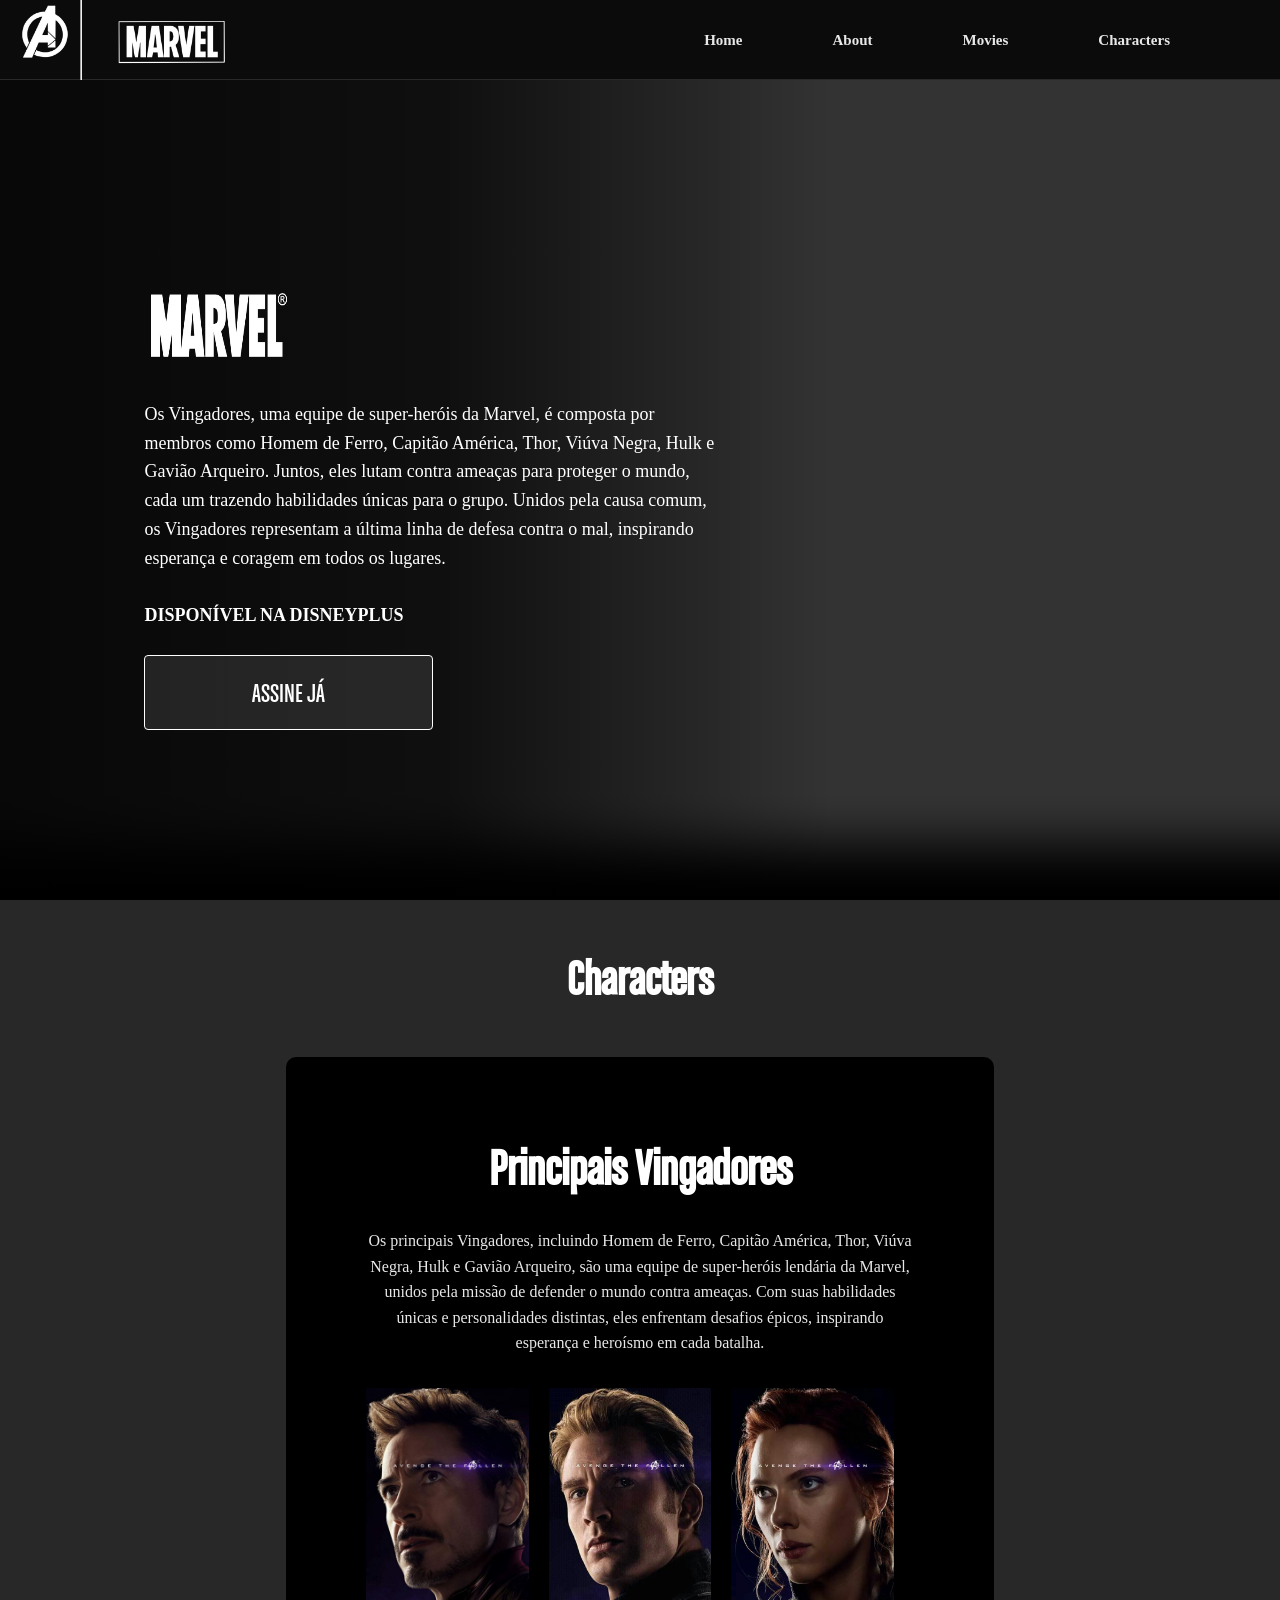
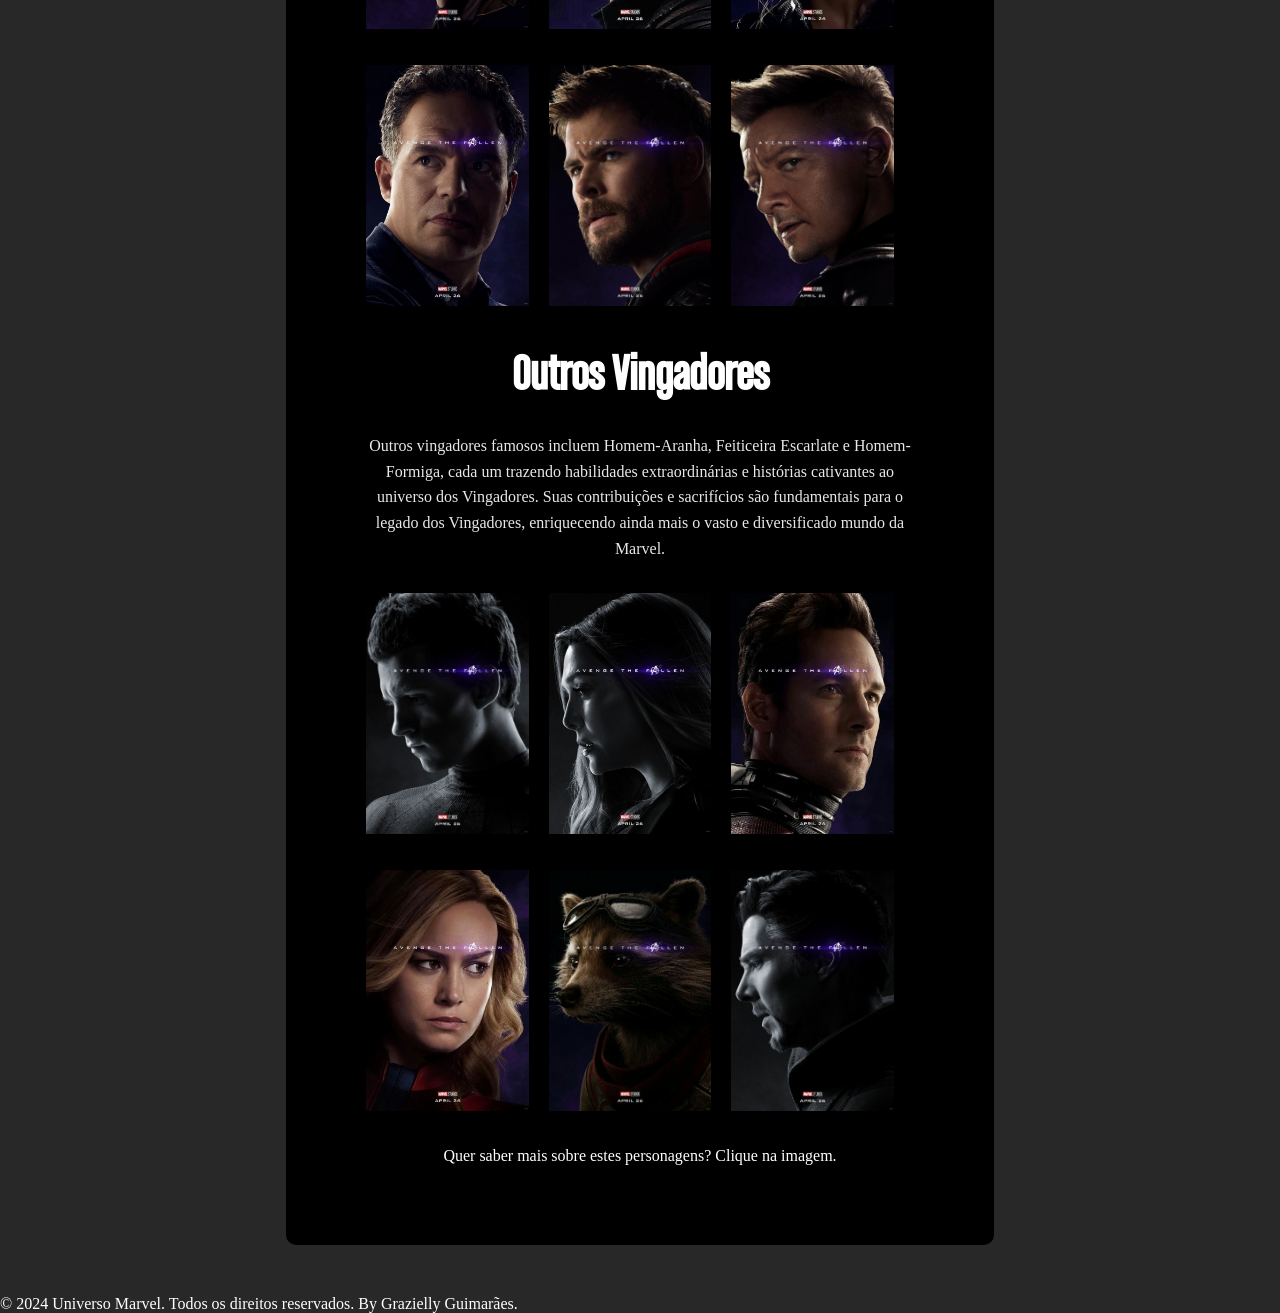
==== characters.html @ 5522061f "Projeto inicial: site Marvel" ====
<!DOCTYPE html>
<html lang="pt-BR">
<head>
    <meta charset="UTF-8">
    <meta name="viewport" content="width=device-width, initial-scale=1.0"/>
    <title>Avengers - Marvel Studios</title>
    <link rel="shortcut icon" href="src/imagens/favicon_io/favicon.ico" type="image/x-icon"
    />
    <link href="https://fonts.cdnfonts.com/css/chalet" rel="stylesheet" />

    <link rel="stylesheet" href="./src/css/reset.css">
    <link rel="stylesheet" href="./src/css/estilos.css">
    <link rel="stylesheet" href="./src/css/fontes.css">
    <link rel="stylesheet" href="./src/css/responsivo.css">
    <link rel="stylesheet" href="./src/formulario/index.html">
    <style> #logo {   
        position: absolute; 
        margin-top: 2.5%; 
        left: 10px;
        }
    </style>
</head>
<body>
    <header class="cabecalho">
        <div class="logo">
            <img src="./src/imagens/transferir__32_-removebg-preview.png" alt="Logo Avengers" height="70" width="70" id="logo">
            <hr>
            <img src="./src/imagens/transferir__33_-removebg-preview.png" alt="Logo Marvel" height="150" width="150">
        </div>
        <nav>
            <ul class="menu">
                <li>
                    <a href="#home">Home</a>
                </li>
                <li>
                    <a href="./about.html">About</a>
                </li>
                <li>
                    <a href="./movies.html">Movies</a>
                </li>
                <li>
                    <a href="#characters">Characters</a>
                </li>
            </ul>
        </nav>
    </header>
    <main class="home" id="home">
        <video controls autoplay loop muted class="imagem-fundo" alt="Abertura">
            <source src="./src/videos/abertura marvel.mp4" type="video/mp4">
        </video>
                
        
        <div class="informacoes">
            
            <h1 class="titulo"></h1>
            <img src="./src/imagens/Marvel_Logo-removebg-preview.png" alt="Marvel" width="200"  height="100">
            <p class="texto">
                Os Vingadores, uma equipe de super-heróis da Marvel, é composta por membros como Homem de Ferro, Capitão América, Thor, Viúva Negra, Hulk e Gavião Arqueiro. Juntos, eles lutam contra ameaças para proteger o mundo, cada um trazendo habilidades únicas para o grupo. Unidos pela causa comum, os Vingadores representam a última linha de defesa contra o mal, inspirando esperança e coragem em todos os lugares. 
                <br> <br>
                <strong> DISPONÍVEL NA DISNEYPLUS</strong>
            </p>
            <a class="btn-comprar" href="https://www.disneyplus.com/pt-pt/brand/marvel" target="_blank">Assine já</a>
        </div>
    </main>
    <section class="compre-ja" id="Comprar">
        <h2 class="titulo">Characters</h2>


        <div class="cartao">
            

            <div class="informacoes">
                <h3>Principais Vingadores</h3>
                <p>Os principais Vingadores, incluindo Homem de Ferro, Capitão América, Thor, Viúva Negra, Hulk e Gavião Arqueiro, são uma equipe de super-heróis lendária da Marvel, unidos pela missão de defender o mundo contra ameaças. Com suas habilidades únicas e personalidades distintas, eles enfrentam desafios épicos, inspirando esperança e heroísmo em cada batalha.</p>
                    
            </div>
        <div class="movie-list">
            <div class="movie-container">
                <a href="https://marvel.fandom.com/pt-br/wiki/Anthony_Stark_(Terra-616)" target="_blank">
                <img class="movie-image" src="./src/imagens/Homem de Ferro.jpg" alt="Homem de Ferro"></a> 
                <div class="movie-synopsis">
                    <p><strong>Homem de Ferro / Anthony Stark:</strong> Benfeitor e líder dos Vingadores.</p>
                </div>
            </div>
            <div class="movie-container">
                <a href="https://marvel.fandom.com/pt-br/wiki/Steven_Rogers_(Terra-616)" target="_blank">
                <img class="movie-image" src="./src/imagens/Rogers.jpg" alt="Capitão América"></a> 
                <div class="movie-synopsis">
                    <p><strong>Capitão América / Steve Rogers</strong>: Super-Soldado, Líder dos Vingadores.
                    </p>
                </div>
            </div>
            <div class="movie-container">
                <a href="https://marvel.fandom.com/pt-br/wiki/Natalia_Romanova_(Terra-616)" target="_blank">
                <img class="movie-image" src="./src/imagens/Natasha.jpg" alt="Viúva Negra"></a> 
                <div class="movie-synopsis">
                    <p><strong>Viúva Negra / Natasha Romanoff:</strong> Líder dos Vingadores e Agente da S.H.I.E.L.D.
                    </p>
                </div>
            </div>
        </div>
        <div class="movie-list">
            <div class="movie-container">
                <a href="https://marvel.fandom.com/pt-br/wiki/Bruce_Banner_(Terra-616)" target="_blank">
                <img class="movie-image" src="./src/imagens/Bruce.jpg" alt="Hulk"></a> 
                <div class="movie-synopsis">
                    <p><strong>Hulk / Bruce Banner:</strong> Líder dos Vingadores e Agente da S.H.I.E.L.D.
                    </p>
            </div>
        </div>
        <div class="movie-container">
                <a href="https://marvel.fandom.com/pt-br/wiki/Thor_Odinson_(Terra-616)" target="_blank">
                <img class="movie-image" src="./src/imagens/Thor Odinson.jpg" alt="Thor"></a> 
                <div class="movie-synopsis">
                    <p><strong>deus do trovão / Thor Odinson:</strong> Deus Asgardiano do Trovão.
                    </p>
                </div>
        </div>
        <div class="movie-container">
            <a href="https://marvel.fandom.com/pt-br/wiki/Clinton_Barton_(Terra-616)" target="_blank">
            <img class="movie-image" src="./src/imagens/Clint.jpg" alt="Gavião Arqueiro"></a> 
            <div class="movie-synopsis">
                <p><strong>Gavião Arqueiro / Clinton Barton:</strong>  ex-agente da S.H.I.E.L.D. e tutor de arco e flecha.
                </p>
            </div>
        </div>
        
        </div>
        <div class="informacoes">
            <h3>Outros Vingadores</h3>
            <p>Outros vingadores famosos incluem Homem-Aranha, Feiticeira Escarlate e Homem-Formiga, cada um trazendo habilidades extraordinárias e histórias cativantes ao universo dos Vingadores. Suas contribuições e sacrifícios são fundamentais para o legado dos Vingadores, enriquecendo ainda mais o vasto e diversificado mundo da Marvel.</p>
                
        </div>
        <div class="movie-list">
            <div class="movie-container">
                <a href="https://marvel.fandom.com/pt-br/wiki/Peter_Parker_(Terra-616)" target="_blank">
                <img class="movie-image" src="./src/imagens/Peter.jpg" alt="Homem-Aranha"></a> 
                <div class="movie-synopsis">
                    <p><strong>Homem-Aranha / Peter Parker:</strong>  Vingador, Estagiário das Indústrias Stark e Justiceiro.
                    </p>
            </div>
        </div>
        <div class="movie-container">
                <a href="https://marvel.fandom.com/pt-br/wiki/Wanda_Maximoff_(Terra-616)" target="_blank">
                <img class="movie-image" src="./src/imagens/Wanda.jpg" alt="Feiticeira Escarlate"></a> 
                <div class="movie-synopsis">
                    <p><strong>Feiticeira Escarlate / Wanda Maximoff:</strong> Bruxa  e Dominadora da Magia do Caos.
                    </p>
                </div>
        </div>
        <div class="movie-container">
            <a href="https://marvel.fandom.com/pt-br/wiki/Scott_Lang_(Terra-616)" target="_blank">
            <img class="movie-image" src="./src/imagens/ant-man.jpg" alt="Homem-Formiga"></a> 
            <div class="movie-synopsis">
                <p><strong>Homem-Formiga / Scott Lang:</strong> Engenheiro eletrônico, Dono da EletroLang Inc., ex-ladrão.
                </p>
            </div>
        </div>
    </div>
        <div class="movie-list">
            <div class="movie-container">
                <a href="https://marvel.fandom.com/pt-br/wiki/Carol_Danvers_(Terra-616)" target="_blank">
                <img class="movie-image" src="./src/imagens/Capitã.jpg" alt="Capitã Marvel"></a> 
                <div class="movie-synopsis">
                    <p><strong>Capitã Marvel / Carol Danvers:</strong> Agente da S.H.I.E.L.D., Agente de Inteligência e Capitã da Força Aérea dos EUA.
                    </p>
            </div>
        </div>
        <div class="movie-container">
                <a href="https://marvel.fandom.com/wiki/Rocket_Raccoon_(Earth-616)" target="_blank">
                <img class="movie-image" src="./src/imagens/Rocket.jpg" alt="Rocket"></a> 
                <div class="movie-synopsis">
                    <p><strong>Guardião da Galáxia / Rocket Raccoon:</strong> Ex-criminoso e Guardião da Galáxia.
                    </p>
                </div>
        </div>
        <div class="movie-container">
            <a href="https://marvel.fandom.com/pt-br/wiki/Stephen_Strange_(Terra-616)" target="_blank">
            <img class="movie-image" src="./src/imagens/Stephen Strange.jpg" alt="Doutor Estranho"></a> 
            <div class="movie-synopsis">
                <p><strong>Doutor Estranho / Stephen Strange:</strong> Feiticeiro Supremo e	Neurocirurgião.
                </p>
            </div>
        </div>
        </div>
            <p>Quer saber mais sobre estes personagens? Clique na imagem.</p>  
        </section>
        <script src="./src/js/script.js"></script>
        <footer>
            <p>&copy; 2024 Universo Marvel. Todos os direitos reservados. By Grazielly  Guimarães.</p>
        </footer>
    </body>
</html>
---- src/css/estilos.css ----
body{
    background-color: #282828;
    color: #fff; 
}

video {
    width: 100%;
    height: auto;
}

#logo {
    position: absolute;
    margin-top: 2.5%;
    left: 10px;
}

.container {
    display: flex;
    flex-direction: column; 
}
  
.cabecalho{
    height: 80px;
    background-color: #0b0b0b;
    display: flex;
    justify-content: space-between;
    align-items: center;
    padding: 0 80px;
    border-bottom: 1px solid #282828;
}

.cabecalho .logo{
    display: flex;
    gap: 15px;
}

.cabecalho .menu{
    display: flex;
    gap: 30px;
}

.cabecalho .menu li a{
    padding: 30px;
    color: #e8e8e8;
    font-weight: bolder;
    font-size: 15px;
    font-family: "Chalet";
}

.cabecalho .menu li a:hover{
    border-bottom: 2px solid #fff;
}

.home{
    display: flex;
    position: relative;
    min-height: calc(100vh - 80px);
}

.video-container {
    position: relative;
}

.video-text {
    position: absolute;
    top: 50%;
    left: 50%;
    transform: translate(-50%, -50%);
    font-size: 24px;
    color: white;
    text-shadow: 2px 2px 4px rgba(0, 0, 0, 0.5);
}


.home::after{
    content: '';
    position: absolute;
    height: 100%;
    width: 100%;
    background: linear-gradient(90deg, rgba(0, 0, 0, .85), rgba(0, 0, 0, .7) 35%, transparent 65%);
}

.home .imagem-fundo{
    width: 100%;
    object-fit: cover;
}

.home .informacoes{
    position: absolute;
    top: 50%;
    left: 28%;
    transform: translate(-50%, -50%);
    text-align: left;
    color: #fff;
    z-index: 1;
    min-height: calc(100vh - 80px);
    display: flex;
    flex-direction: column;
    justify-content: center;
    gap: 25px;
    padding: 20px 20px 20px 170px;
    max-width: 1000px;
    width: 60%;
}

.home .informacoes img{
    max-width: 150px;
}

.home .informacoes .lista-de-jogos{
    display: flex;
    gap: 32px;
}

.home .informacoes .titulo{
    font-family: 'ChaletComprime';
    font-size: 55px;
}

.home .informacoes .texto{
    font-family: 'Chalet';
    font-size: 18px;
    line-height: 1.6;
}

.about {
    display: flex;
    position: relative;
    min-height: calc(100vh - 80px);
}

.about::after{
    content: '';
    position: absolute;
    height: 100%;
    width: 100%;
    background: linear-gradient(90deg, rgba(0, 0, 0, .85), rgba(0, 0, 0, .7) 35%, transparent 65%);
}

.about .imagem-fundo{
    width: 100%;
    object-fit: cover;
}

.about .informacoes{
    position: absolute;
    z-index: 1;
    min-height: calc(100vh - 80px);
    display: flex;
    flex-direction: column;
    justify-content: center;
    gap: 32px;
    padding: 80px 80px 80px 170px;
    max-width: 780px;
}

.about .informacoes img{
    max-width: 150px;
}

.about .informacoes .lista-de-jogos{
    display: flex;
    gap: 32px;
}

.about .informacoes .titulo{
    font-family: 'ChaletComprime';
    font-size: 55px;
}

.about .informacoes .texto{
    font-family: 'Chalet';
    font-size: 18px;
    line-height: 1.6;
}

.movies {
    display: flex;
    position: relative;
    min-height: calc(100vh - 80px);
}

.movies::after{
    content: '';
    position: absolute;
    height: 100%;
    width: 100%;
    background: linear-gradient(90deg, rgba(0, 0, 0, .85), rgba(0, 0, 0, .7) 35%, transparent 65%);
}

.movies .imagem-fundo{
    width: 100%;
    object-fit: cover;
}

.movies .informacoes{
    position: absolute;
    z-index: 1;
    min-height: calc(100vh - 80px);
    display: flex;
    flex-direction: column;
    justify-content: center;
    gap: 32px;
    padding: 80px 80px 80px 170px;
    max-width: 780px;
}

.movies .informacoes img{
    max-width: 150px;
}

.movies .informacoes .lista-de-jogos{
    display: flex;
    gap: 32px;
}

.movies .informacoes .titulo{
    font-family: 'ChaletComprime';
    font-size: 55px;
}

.movies .informacoes .texto{
    font-family: 'Chalet';
    font-size: 18px;
    line-height: 1.6;
}

.movie-list {
    display: flex;
    justify-content: center;
}

.movie-container {
    position: relative;
    width: 100%;            
    overflow: hidden;
    margin-right: 20px;
}


.movie-image {
    width: 100%;
    height: auto;
    transition: transform 0.3s ease;
}


.movie-synopsis {
    position: absolute;
    bottom: 0;
    left: 0;
    width: 100%;
    background-color: rgba(0, 0, 0, 0.8);
    color: #fff;
    padding: 10px;
    opacity: 0;
    transform: translateY(100%);
    transition: opacity 0.3s ease, transform 0.3s ease;
}


.movie-container:hover .movie-image {
    transform: scale(1.1);         
}

.movie-container:hover .movie-synopsis {
    opacity: 1;
    transform: translateY(0);
}



.btn-comprar, .btn-plataforma{
    background-color: rgba(255, 255, 255, .1);
    border: 0.5px solid #fff;
    border-radius: 4px;
    font-family: 'ChaletComprime';
    font-size: 28px;
    text-align: center;
    padding: 20px 40px;
    text-transform: uppercase;
    width: 50%;
    transition: all .3s ease-in;
}

.btn-plataforma{
    color: #fff;
    width: 100%;
    cursor: pointer;
}

.btn-comprar:hover{
    background-color: #fff;
    color: #000;
}

.compre-ja .capa-do-jogo{
    width: 250px;
}

.compre-ja{
    display: flex;
    flex-direction: column;
    text-align: center;
    padding: 50px;
    align-items: center;
}

.compre-ja .titulo{
    font-family: 'ChaletComprime';
    font-size: 50px;
    font-weight: 700;
    margin-bottom: 50px;
}

.compre-ja  .cartao{
    display: flex;
    flex-direction: column;
    align-items: center;
    background-color: #000;
    width: 60%;
    border-radius: 10px;
    padding: 80px;
    gap: 32px;
}

.compre-ja .informacoes{
    display: flex;
    flex-direction: column;
    gap: 30px;
}

.compre-ja .informacoes h3{
    font-family: 'ChaletComprime';
    font-size: 52px;
    font-weight: 700;
}

.compre-ja .informacoes p{
    color: #e8e8e8;
    font-family: 'Chalet';
    font-size: 16px;
    line-height: 1.6;
}

.compre-ja .informacoes .plataformas{
    display: flex;
    flex-wrap: wrap;
    gap: 32px;
    justify-content: center;
}

.compre-ja .btn-plataforma .plataformas{
    margin-top: 10px;
    display: flex;
    flex-direction: column;
    gap: 20px;
    transition: all .3s ease-in;
    display: none;
    opacity: 0;
}

.compre-ja .btn-plataforma .plataformas.ativo{
    display: flex;
    opacity: 1;
}
---- src/css/fontes.css ----
@font-face {
    font-family: 'ChaletComprime';
    src: url("../fontes/ChaletComprime.ttf");
}
---- src/css/responsivo.css ----
@media (max-width: 5px) {
    .cabecalho {
        position: fixed;
        top: 0;
        left: 0;
        width: 100%;
        z-index: 100;
        background-color: #0b0b0b;
        padding: 10px 0;
    }

    .cabecalho .logo {
        margin-top: 5px;
    }

    .cabecalho .menu {
        flex-direction: column;
        gap: 10px;
    }

    .cabecalho .menu li {
        text-align: center;
    }

    .home {
        padding-top: 100px;
    }
}

@media (max-width: 768px) {
    .home .informacoes {
        padding: 30px 20px;
        text-align: justify;
    }

    .home .informacoes img {
        max-width: 100px;
        margin-bottom: 20px;
    }

    .home .informacoes .titulo {
        font-size: 32px;
        margin-bottom: 20px;
    }

    .home .informacoes .texto {
        font-size: 16px;
        line-height: 1.5;
    }
    .compre-ja .cartao {
        width: 100%;
        padding: 80px 20px;
        flex-direction: column;
    }

    .compre-ja .cartao .informacoes {
        align-items: center;
    }

    .compre-ja .cartao .informacoes h3 {
        font-size: 35px;
    }

    .compre-ja .cartao .informacoes .plataformas {
        flex-direction: column;
    }

    .compre-ja .cartao .informacoes .plataformas li {
        padding: 15px;
    }

    .compre-ja .cartao .capa-do-jogo {
        max-width: 80%;
    }
}

@media (max-width: 425px) {
    main::after{
        background: linear-gradient(90deg, rgba(0, 0, 0, 0.85), rgba(0, 0, 0, 0.4)100%, transparent 65%) ;
    }

    .compre-ja .cartao .capa-do-jogo{
        max-width: 80%;
    }
        
}

.iframe-container {
    display: flex;
    justify-content: flex-start; 
    margin-right: 20px;
}
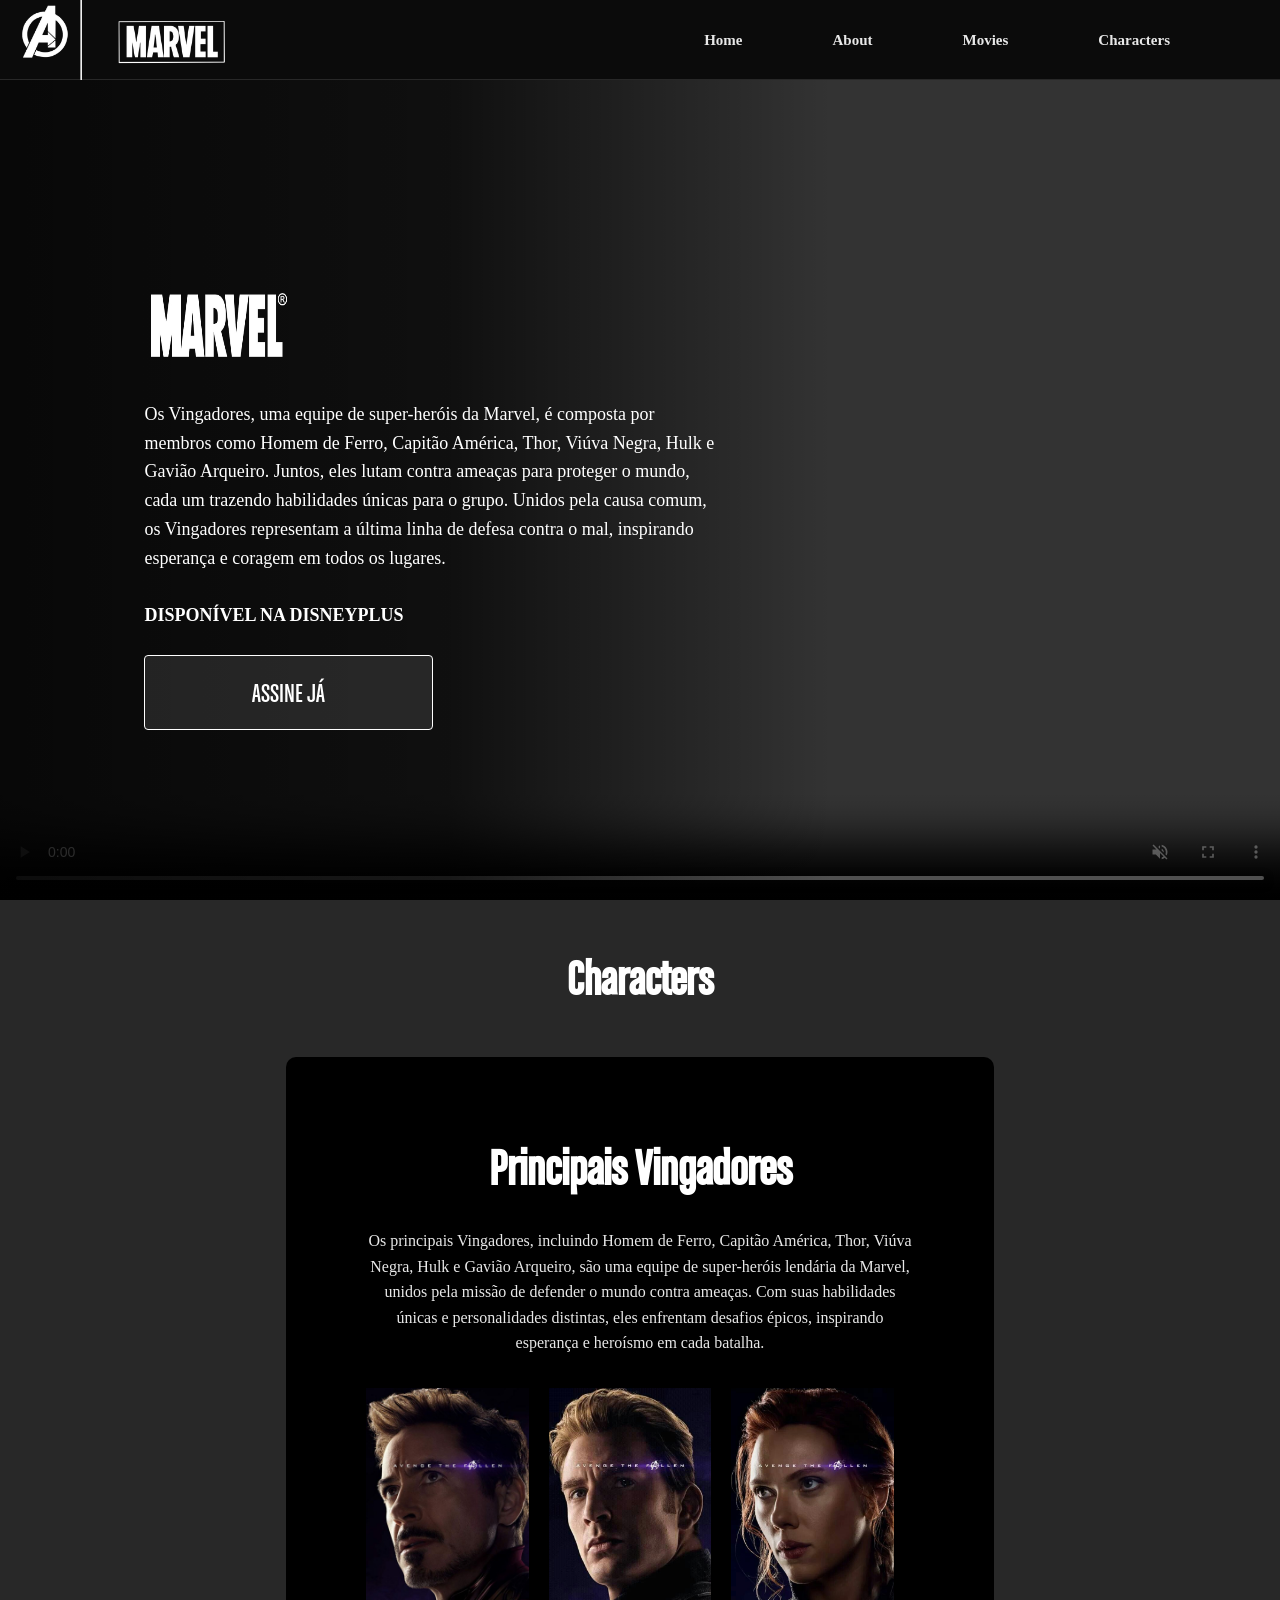
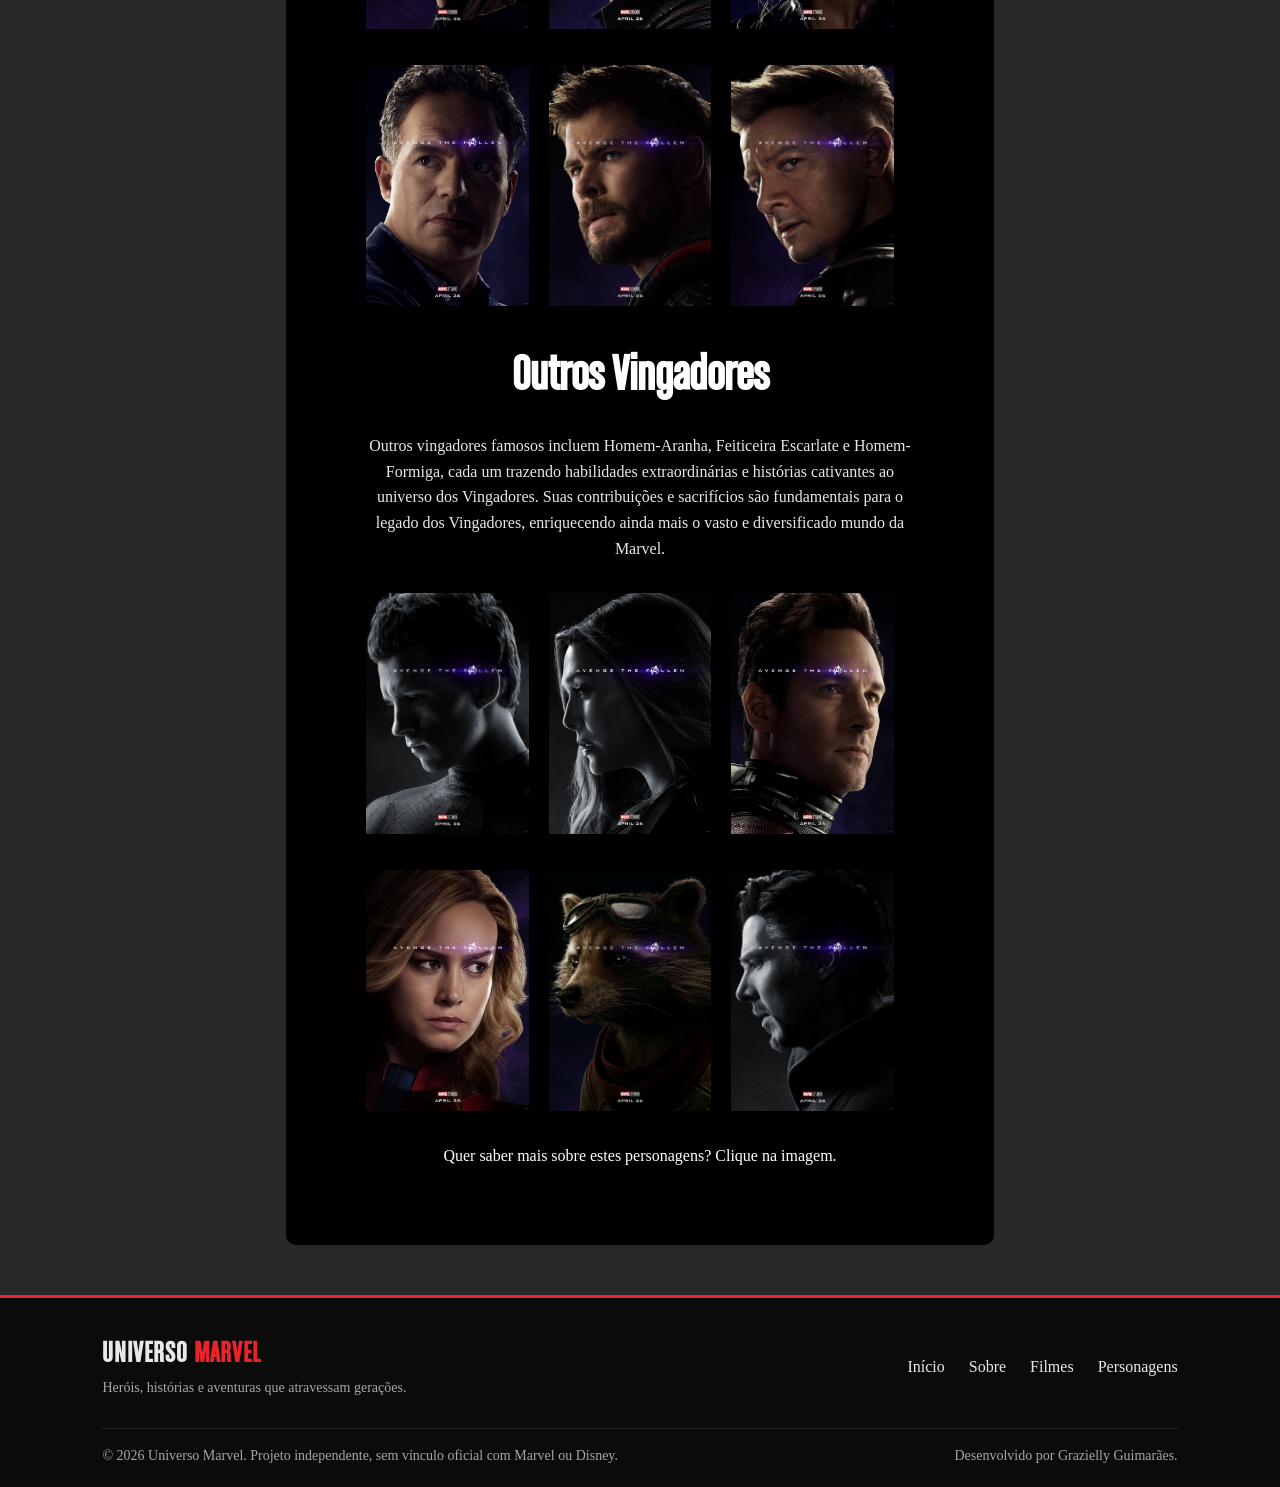
==== commit beb6f32b: "Update Marvel site footer for 2026 Add a branded responsive footer and a root redirect to the about " ====
--- a/characters.html
+++ b/characters.html
@@ -186,8 +186,23 @@
             <p>Quer saber mais sobre estes personagens? Clique na imagem.</p>  
         </section>
         <script src="./src/js/script.js"></script>
-        <footer>
-            <p>&copy; 2024 Universo Marvel. Todos os direitos reservados. By Grazielly  Guimarães.</p>
+        <footer class="rodape">
+            <div class="rodape-conteudo">
+                <div class="rodape-marca">
+                    <h2>UNIVERSO <span>MARVEL</span></h2>
+                    <p>Heróis, histórias e aventuras que atravessam gerações.</p>
+                </div>
+                <nav class="rodape-links" aria-label="Navegação do rodapé">
+                    <a href="about.html#home">Início</a>
+                    <a href="about.html#Comprar">Sobre</a>
+                    <a href="movies.html">Filmes</a>
+                    <a href="characters.html">Personagens</a>
+                </nav>
+            </div>
+            <div class="rodape-creditos">
+                <p>&copy; 2026 Universo Marvel. Projeto independente, sem vínculo oficial com Marvel ou Disney.</p>
+                <p>Desenvolvido por Grazielly Guimarães.</p>
+            </div>
         </footer>
     </body>
 </html>
--- a/src/css/estilos.css
+++ b/src/css/estilos.css
@@ -365,6 +365,67 @@
     opacity: 1;
 }
 
-
-
-
+.rodape {
+    border-top: 3px solid #e62429;
+    background: #0b0b0b;
+    padding: 36px 8% 20px;
+    color: #e8e8e8;
+    font-family: 'Chalet';
+}
+
+.rodape-conteudo,
+.rodape-creditos {
+    max-width: 1200px;
+    margin: 0 auto;
+    display: flex;
+    justify-content: space-between;
+    align-items: center;
+    gap: 24px;
+}
+
+.rodape-marca h2 {
+    margin-bottom: 8px;
+    font-family: 'ChaletComprime';
+    font-size: 30px;
+    letter-spacing: 1px;
+}
+
+.rodape-marca h2 span {
+    color: #e62429;
+}
+
+.rodape-marca p,
+.rodape-creditos {
+    color: #a7a7a7;
+    font-size: 14px;
+    line-height: 1.6;
+}
+
+.rodape-links {
+    display: flex;
+    flex-wrap: wrap;
+    gap: 12px 24px;
+}
+
+.rodape-links a {
+    transition: color 0.2s ease;
+}
+
+.rodape-links a:hover,
+.rodape-links a:focus-visible {
+    color: #e62429;
+}
+
+.rodape-links a:focus-visible {
+    outline: 2px solid #e62429;
+    outline-offset: 4px;
+}
+
+.rodape-creditos {
+    margin-top: 28px;
+    padding-top: 16px;
+    border-top: 1px solid #282828;
+}
+
+
+
--- a/src/css/responsivo.css
+++ b/src/css/responsivo.css
@@ -28,6 +28,16 @@
 }
 
 @media (max-width: 768px) {
+    .rodape-conteudo,
+    .rodape-creditos {
+        align-items: flex-start;
+        flex-direction: column;
+    }
+
+    .rodape-links {
+        gap: 12px 18px;
+    }
+
     .home .informacoes {
         padding: 30px 20px;
         text-align: justify;
@@ -75,6 +85,10 @@
 }
 
 @media (max-width: 425px) {
+    .rodape {
+        padding: 30px 20px 18px;
+    }
+
     main::after{
         background: linear-gradient(90deg, rgba(0, 0, 0, 0.85), rgba(0, 0, 0, 0.4)100%, transparent 65%) ;
     }
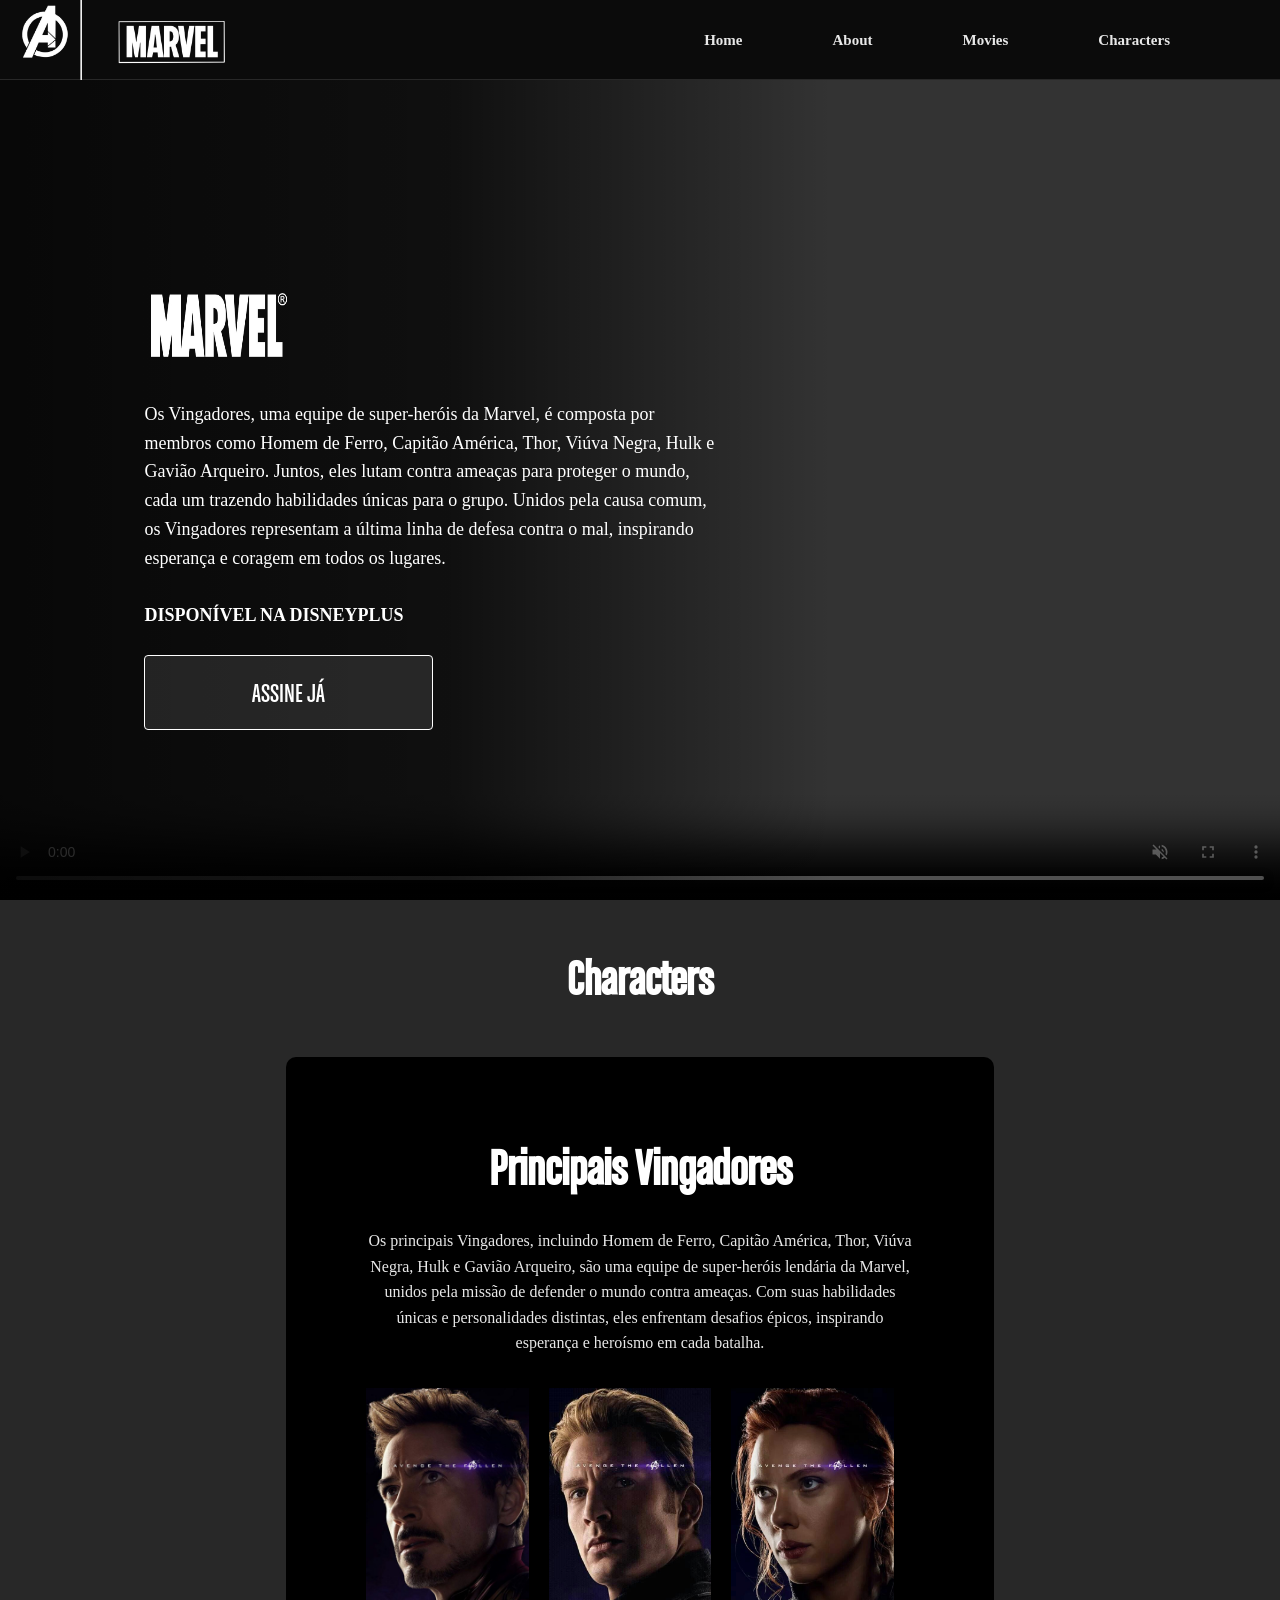
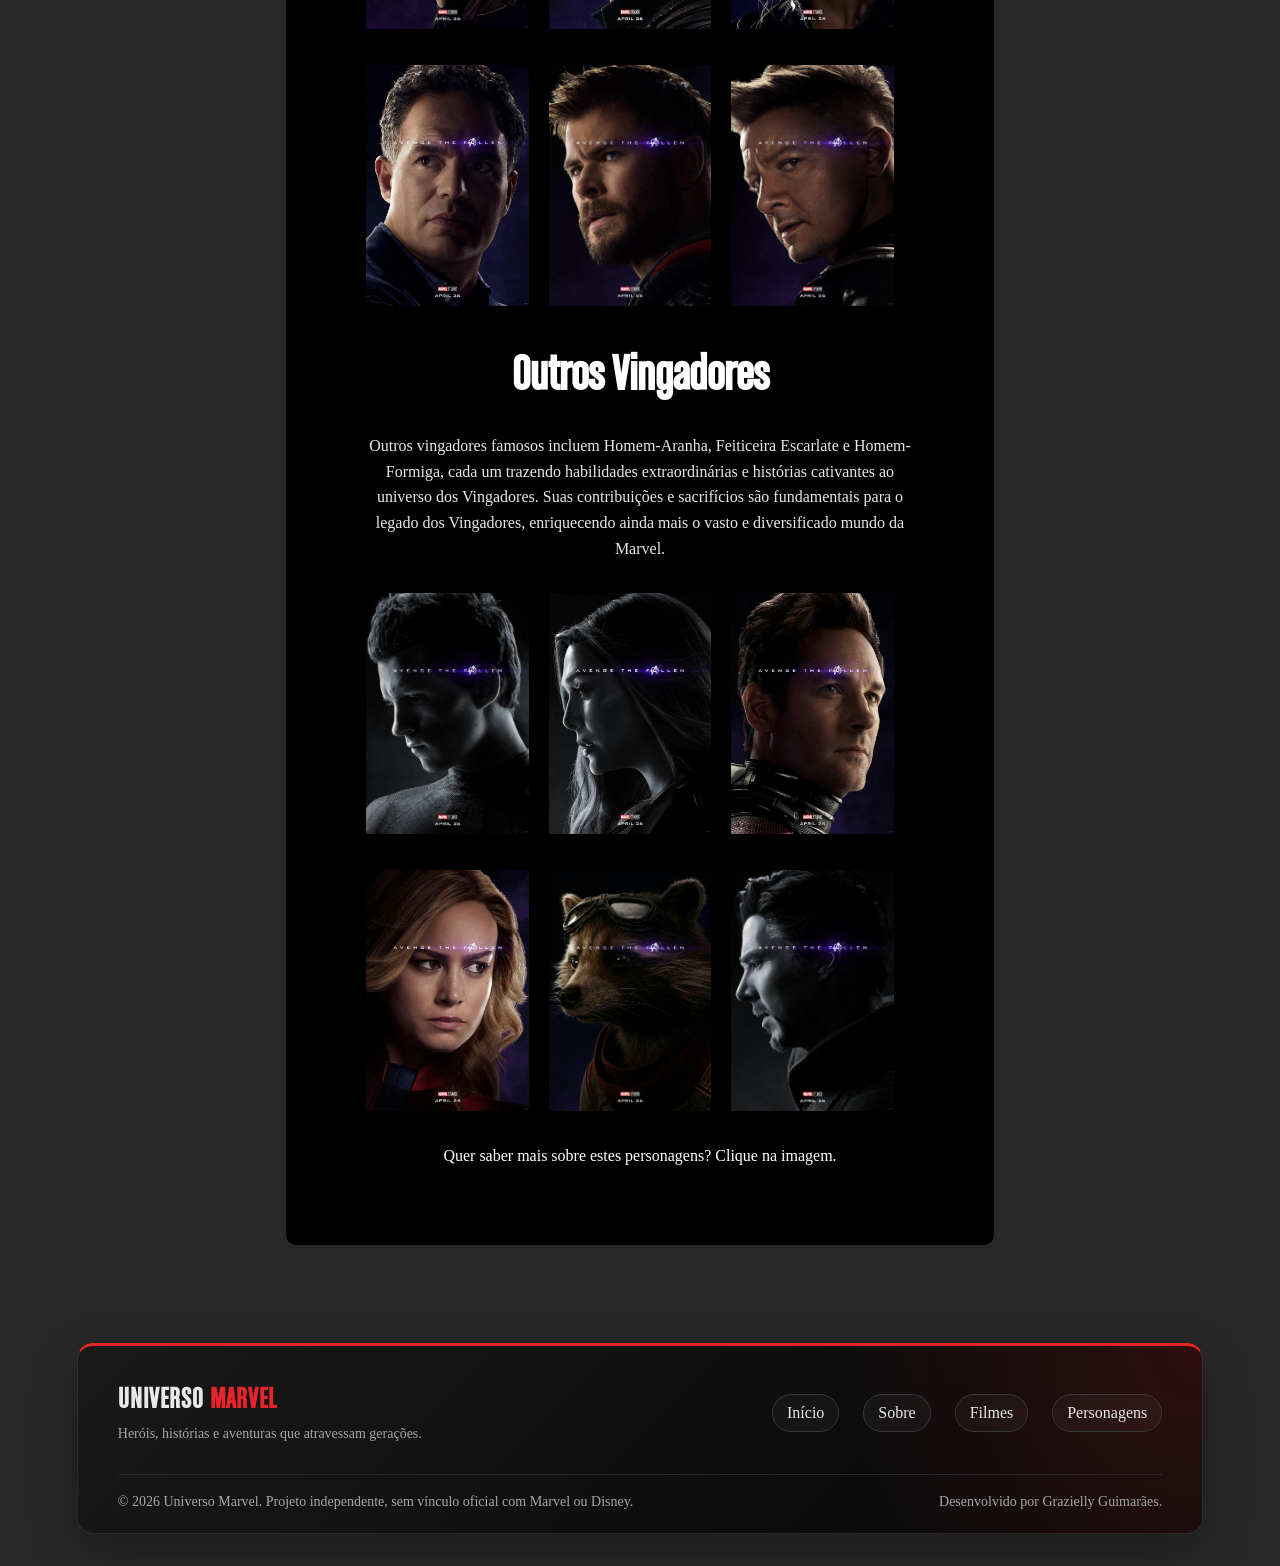
==== commit 65a2d331: "Style footer as a responsive card Group the footer content in a polished card layout across all site" ====
--- a/characters.html
+++ b/characters.html
@@ -187,21 +187,23 @@
         </section>
         <script src="./src/js/script.js"></script>
         <footer class="rodape">
-            <div class="rodape-conteudo">
-                <div class="rodape-marca">
-                    <h2>UNIVERSO <span>MARVEL</span></h2>
-                    <p>Heróis, histórias e aventuras que atravessam gerações.</p>
-                </div>
-                <nav class="rodape-links" aria-label="Navegação do rodapé">
-                    <a href="about.html#home">Início</a>
-                    <a href="about.html#Comprar">Sobre</a>
-                    <a href="movies.html">Filmes</a>
-                    <a href="characters.html">Personagens</a>
-                </nav>
-            </div>
-            <div class="rodape-creditos">
-                <p>&copy; 2026 Universo Marvel. Projeto independente, sem vínculo oficial com Marvel ou Disney.</p>
-                <p>Desenvolvido por Grazielly Guimarães.</p>
+            <div class="rodape-box">
+                <div class="rodape-conteudo">
+                    <div class="rodape-marca">
+                        <h2>UNIVERSO <span>MARVEL</span></h2>
+                        <p>Heróis, histórias e aventuras que atravessam gerações.</p>
+                    </div>
+                    <nav class="rodape-links" aria-label="Navegação do rodapé">
+                        <a href="about.html#home">Início</a>
+                        <a href="about.html#Comprar">Sobre</a>
+                        <a href="movies.html">Filmes</a>
+                        <a href="characters.html">Personagens</a>
+                    </nav>
+                </div>
+                <div class="rodape-creditos">
+                    <p>&copy; 2026 Universo Marvel. Projeto independente, sem vínculo oficial com Marvel ou Disney.</p>
+                    <p>Desenvolvido por Grazielly Guimarães.</p>
+                </div>
             </div>
         </footer>
     </body>
--- a/src/css/estilos.css
+++ b/src/css/estilos.css
@@ -366,17 +366,26 @@
 }
 
 .rodape {
-    border-top: 3px solid #e62429;
-    background: #0b0b0b;
-    padding: 36px 8% 20px;
+    padding: 48px 6% 32px;
     color: #e8e8e8;
     font-family: 'Chalet';
 }
 
+.rodape-box {
+    max-width: 1160px;
+    margin: 0 auto;
+    padding: 34px 40px 20px;
+    border: 1px solid rgba(255, 255, 255, 0.1);
+    border-top: 3px solid #e62429;
+    border-radius: 16px;
+    background:
+        radial-gradient(circle at 100% 0, rgba(230, 36, 41, 0.16), transparent 32%),
+        linear-gradient(135deg, #191919, #0b0b0b 72%);
+    box-shadow: 0 18px 45px rgba(0, 0, 0, 0.32);
+}
+
 .rodape-conteudo,
 .rodape-creditos {
-    max-width: 1200px;
-    margin: 0 auto;
     display: flex;
     justify-content: space-between;
     align-items: center;
@@ -408,12 +417,20 @@
 }
 
 .rodape-links a {
+    padding: 9px 14px;
+    border: 1px solid #383838;
+    border-radius: 999px;
+    background: rgba(255, 255, 255, 0.03);
     transition: color 0.2s ease;
+    transition-property: color, background-color, border-color, transform;
 }
 
 .rodape-links a:hover,
 .rodape-links a:focus-visible {
     color: #e62429;
+    border-color: rgba(230, 36, 41, 0.65);
+    background: rgba(230, 36, 41, 0.1);
+    transform: translateY(-2px);
 }
 
 .rodape-links a:focus-visible {
--- a/src/css/responsivo.css
+++ b/src/css/responsivo.css
@@ -36,6 +36,10 @@
 
     .rodape-links {
         gap: 12px 18px;
+    }
+
+    .rodape-box {
+        padding: 28px 24px 18px;
     }
 
     .home .informacoes {
@@ -86,7 +90,15 @@
 
 @media (max-width: 425px) {
     .rodape {
-        padding: 30px 20px 18px;
+        padding: 32px 16px 20px;
+    }
+
+    .rodape-box {
+        padding: 24px 20px 18px;
+    }
+
+    .rodape-links {
+        gap: 10px;
     }
 
     main::after{
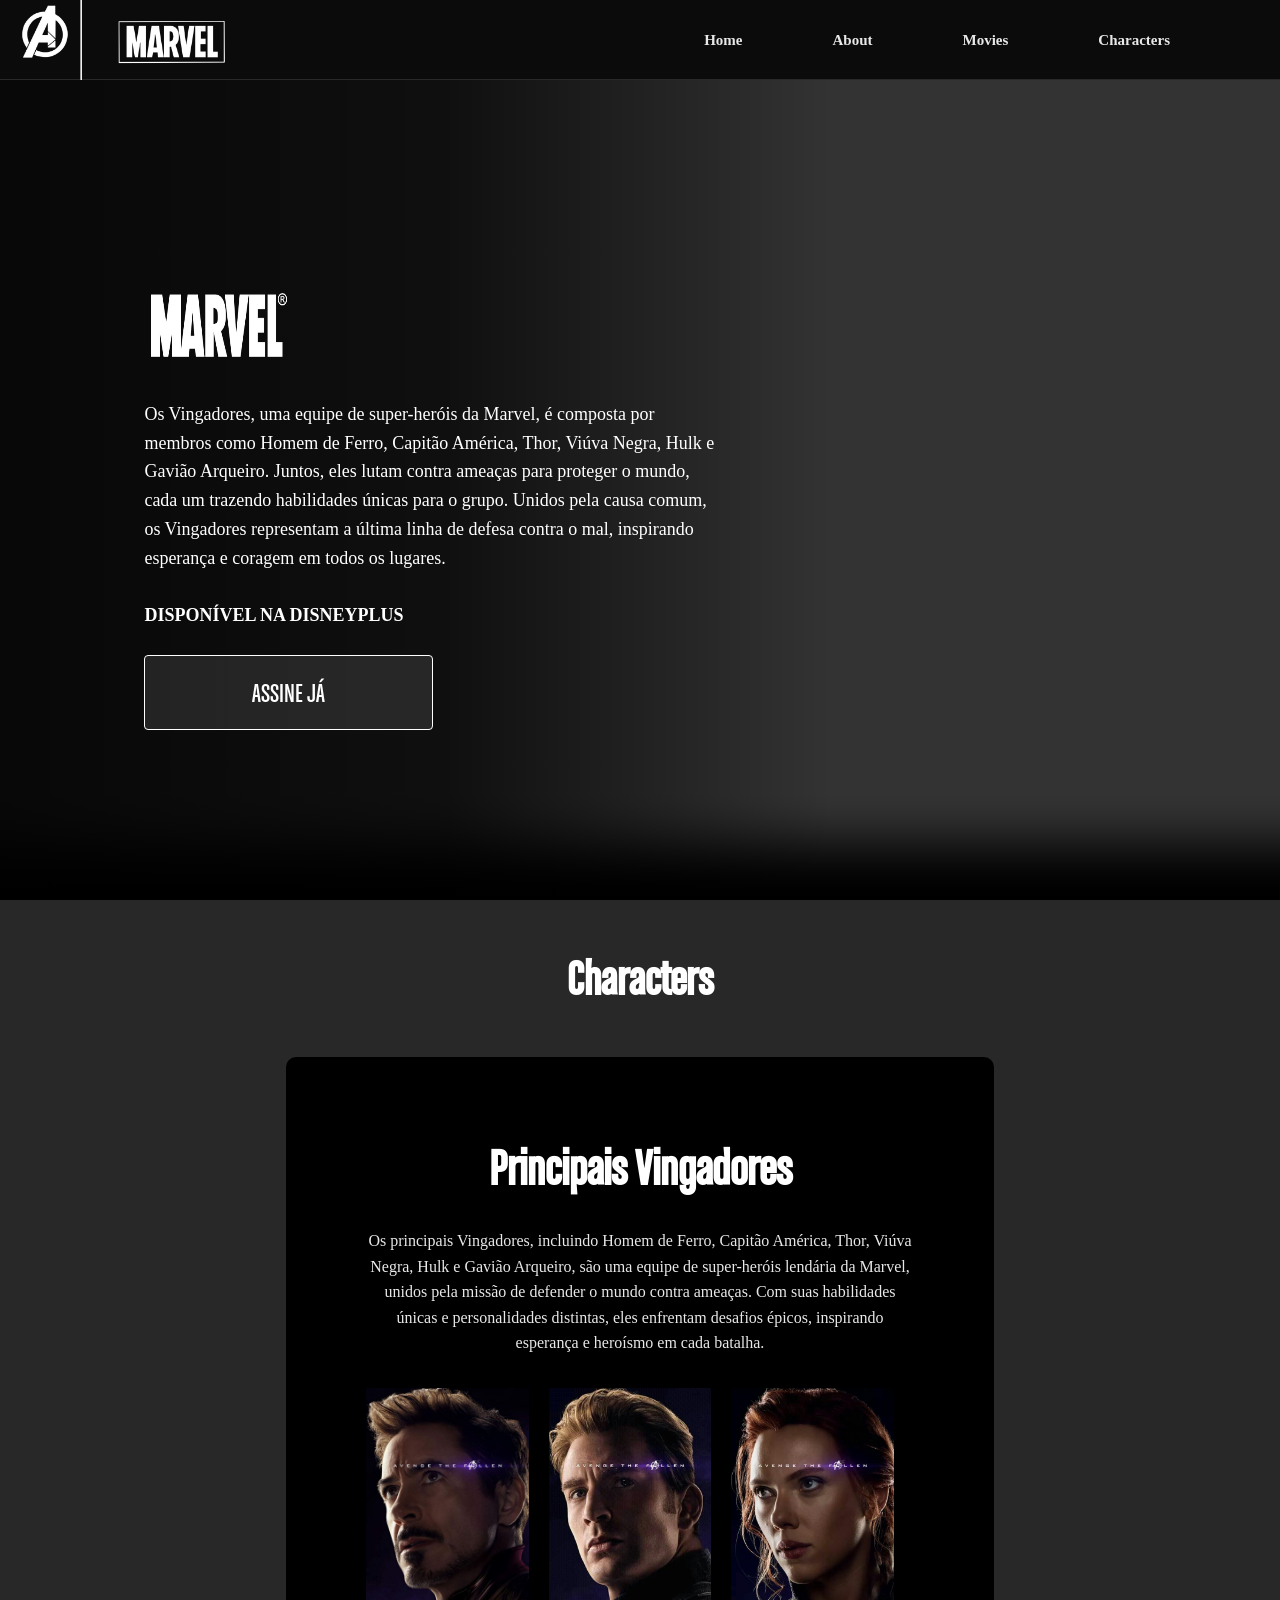
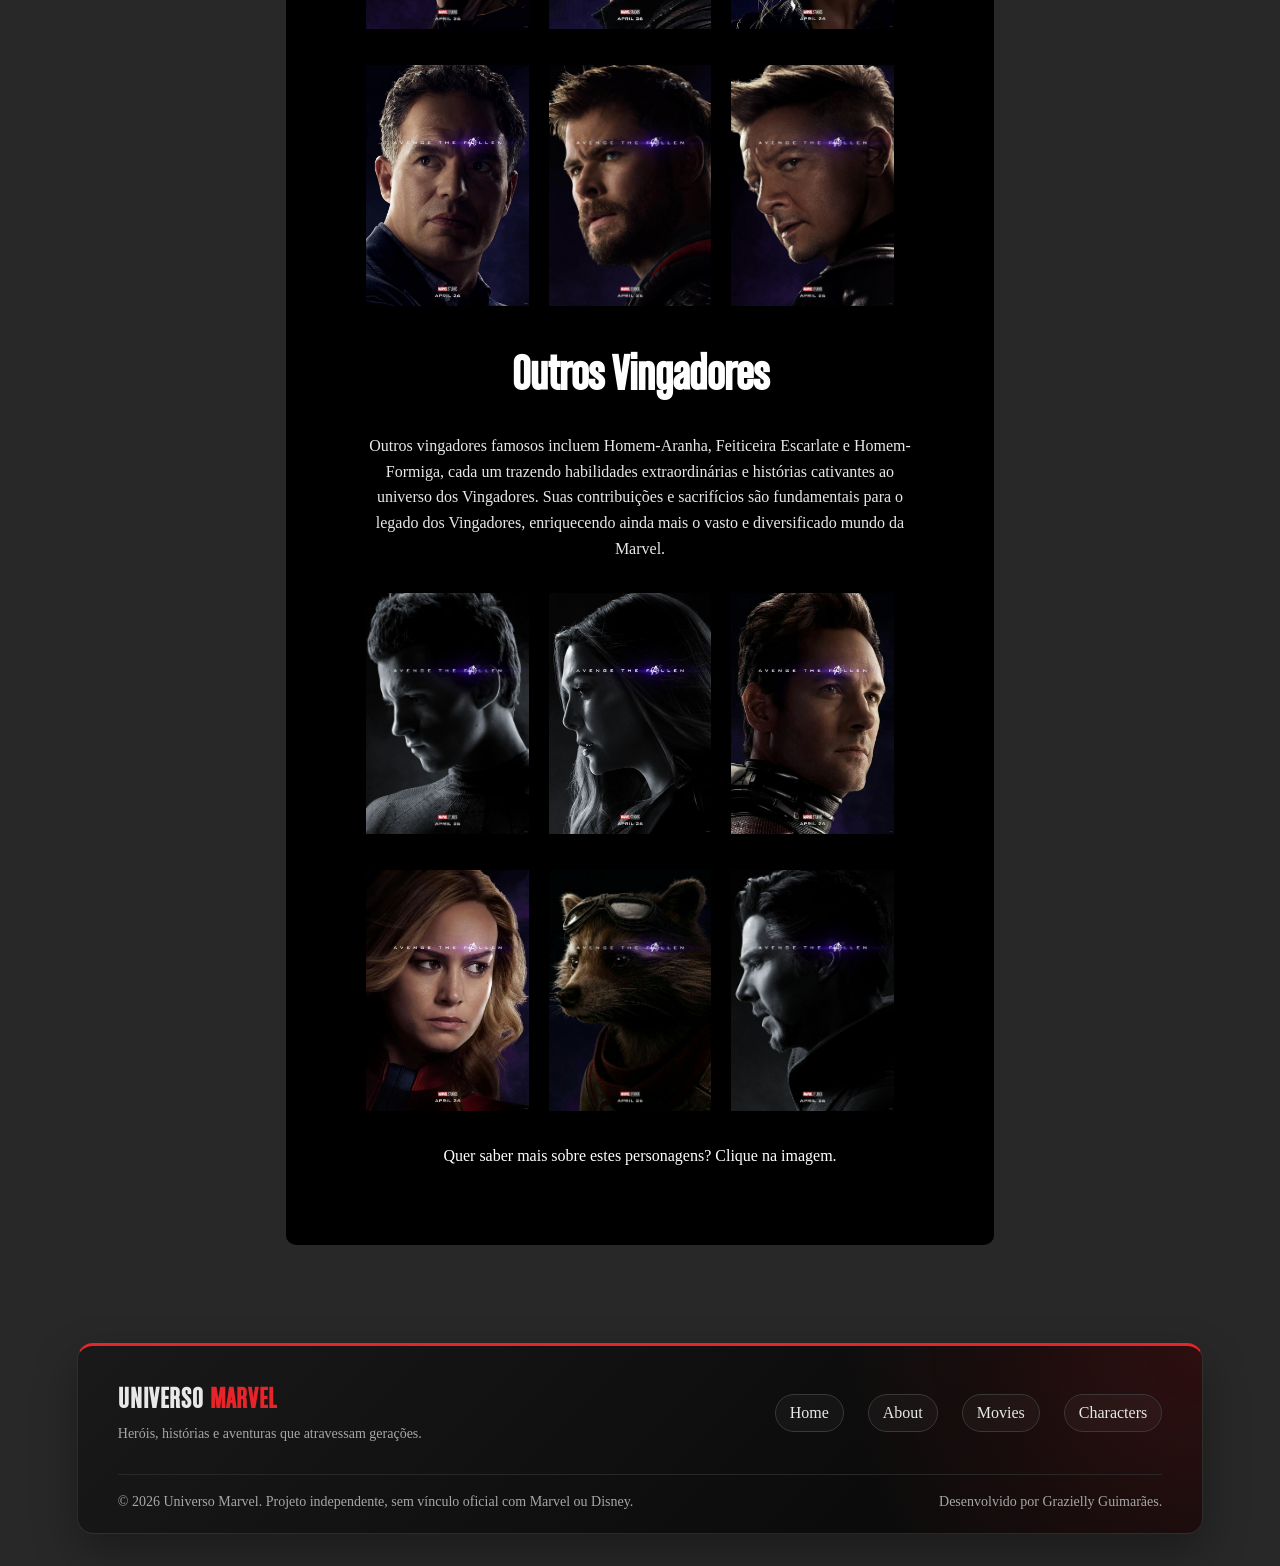
==== commit 470bede0: "Update footer navigation labels Use English labels consistently in the site footers and correct the " ====
--- a/characters.html
+++ b/characters.html
@@ -194,10 +194,10 @@
                         <p>Heróis, histórias e aventuras que atravessam gerações.</p>
                     </div>
                     <nav class="rodape-links" aria-label="Navegação do rodapé">
-                        <a href="about.html#home">Início</a>
-                        <a href="about.html#Comprar">Sobre</a>
-                        <a href="movies.html">Filmes</a>
-                        <a href="characters.html">Personagens</a>
+                        <a href="about.html#home">Home</a>
+                        <a href="about.html#Comprar">About</a>
+                        <a href="movies.html">Movies</a>
+                        <a href="characters.html">Characters</a>
                     </nav>
                 </div>
                 <div class="rodape-creditos">
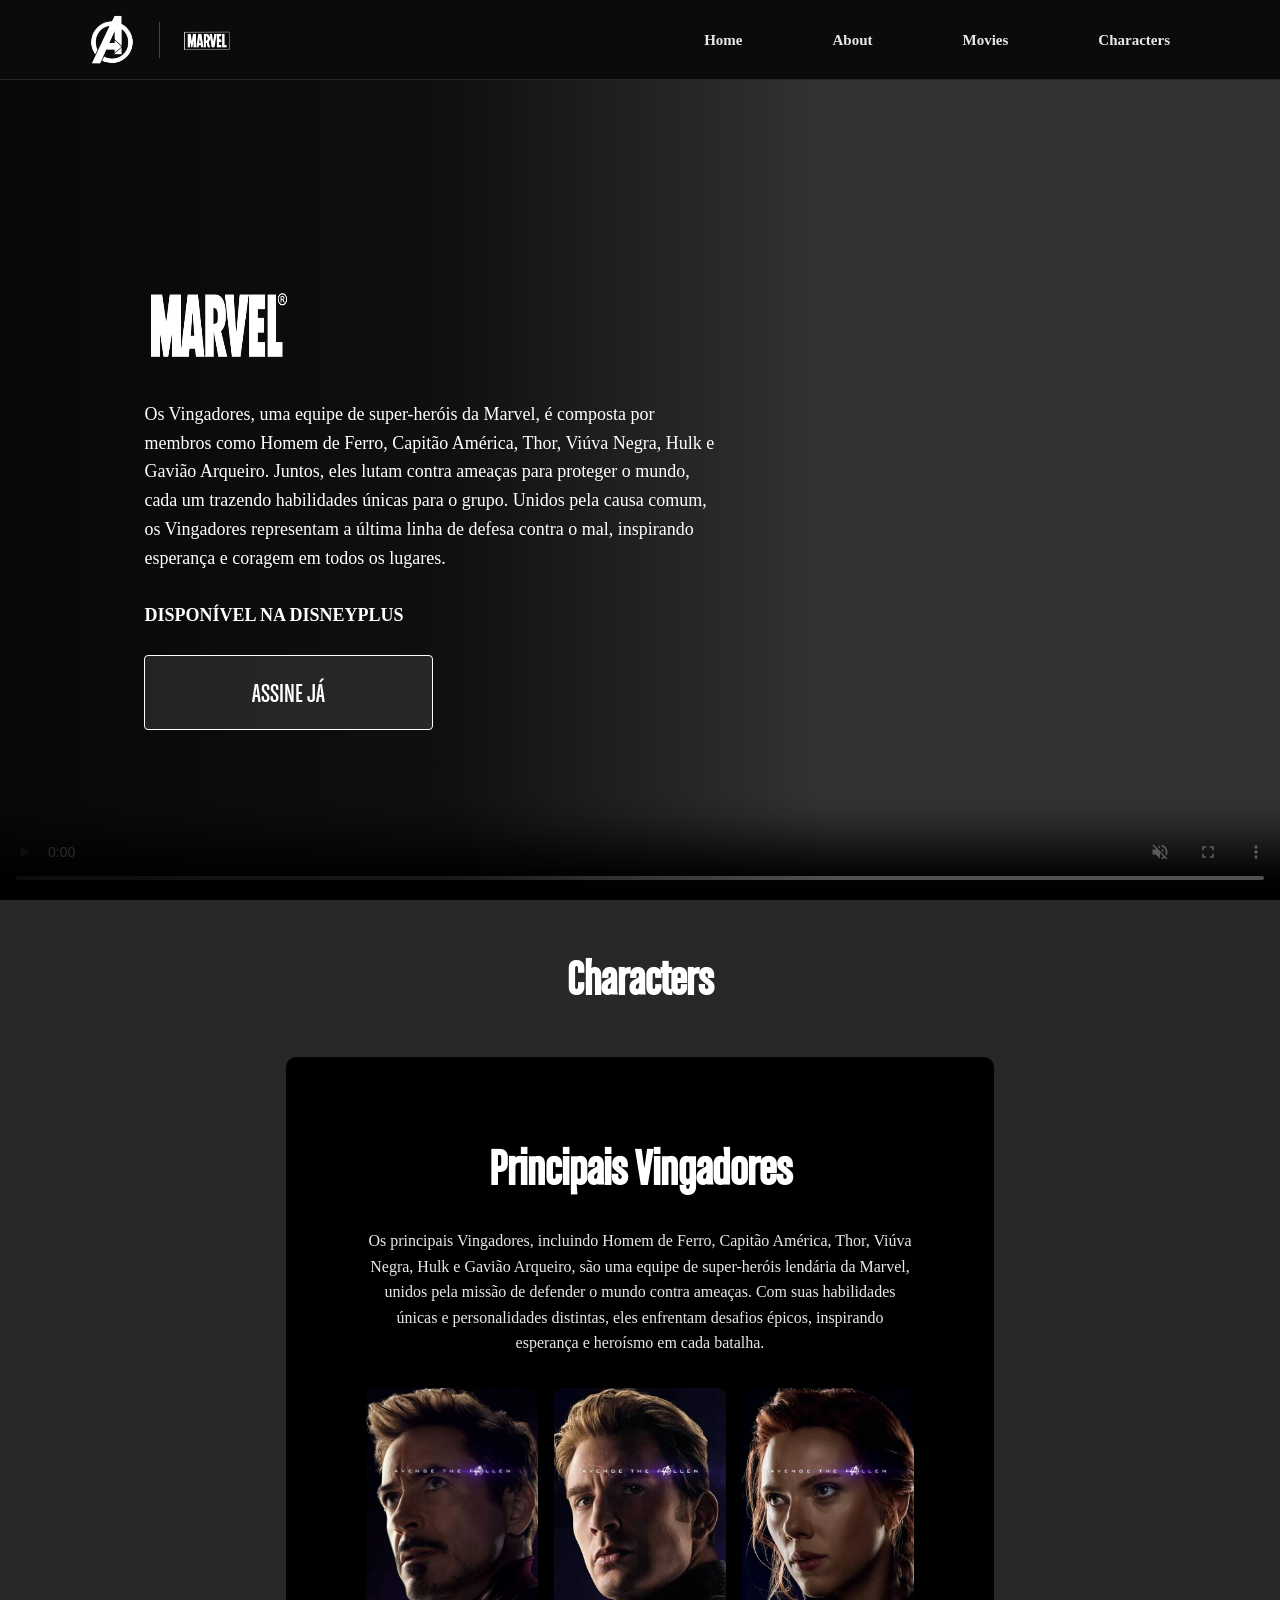
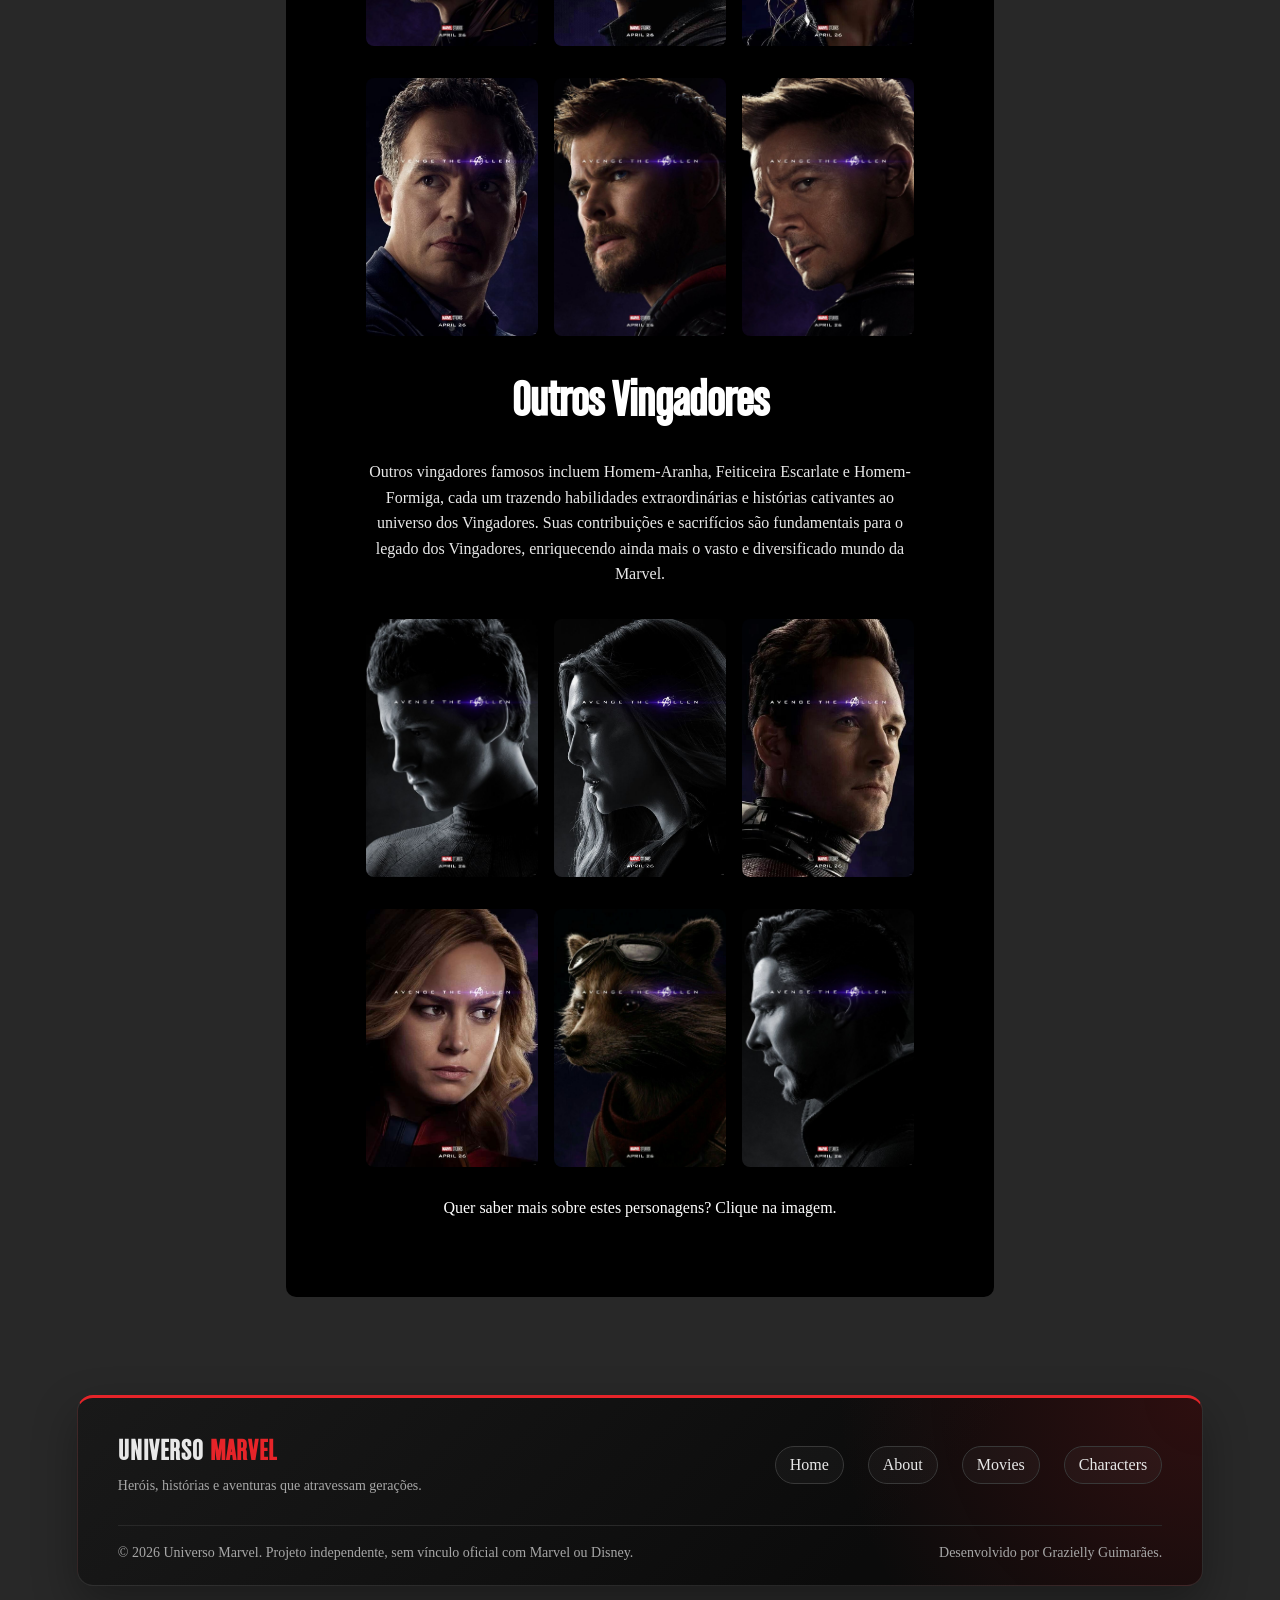
==== commit e3c502ba: "Improve responsive site layouts Adapt the header, hero, content cards, image grids, and footer for t" ====
--- a/characters.html
+++ b/characters.html
@@ -13,12 +13,6 @@
     <link rel="stylesheet" href="./src/css/fontes.css">
     <link rel="stylesheet" href="./src/css/responsivo.css">
     <link rel="stylesheet" href="./src/formulario/index.html">
-    <style> #logo {   
-        position: absolute; 
-        margin-top: 2.5%; 
-        left: 10px;
-        }
-    </style>
 </head>
 <body>
     <header class="cabecalho">
--- a/src/css/estilos.css
+++ b/src/css/estilos.css
@@ -9,9 +9,28 @@
 }
 
 #logo {
-    position: absolute;
-    margin-top: 2.5%;
-    left: 10px;
+    position: static;
+    margin: 0;
+}
+
+.cabecalho .logo {
+    align-items: center;
+}
+
+.cabecalho .logo img {
+    display: block;
+    width: auto;
+    height: 64px;
+    object-fit: contain;
+}
+
+.cabecalho .logo hr {
+    flex: 0 0 1px;
+    width: 1px;
+    height: 36px;
+    margin: 0;
+    border: 0;
+    background: #454545;
 }
 
 .container {
@@ -226,21 +245,32 @@
 }
 
 .movie-list {
-    display: flex;
-    justify-content: center;
+    display: grid;
+    grid-template-columns: repeat(auto-fit, minmax(140px, 1fr));
+    gap: 16px;
+    width: 100%;
 }
 
 .movie-container {
     position: relative;
-    width: 100%;            
+    min-width: 0;
+    width: auto;
     overflow: hidden;
-    margin-right: 20px;
-}
-
+    margin: 0;
+    border-radius: 8px;
+}
+
+.movie-container > a {
+    display: block;
+    aspect-ratio: 2 / 3;
+    overflow: hidden;
+}
 
 .movie-image {
-    width: 100%;
-    height: auto;
+    display: block;
+    width: 100%;
+    height: 100%;
+    object-fit: cover;
     transition: transform 0.3s ease;
 }
 
--- a/src/css/responsivo.css
+++ b/src/css/responsivo.css
@@ -1,33 +1,129 @@
-@media (max-width: 5px) {
+@media (max-width: 1024px) {
     .cabecalho {
-        position: fixed;
-        top: 0;
+        padding-right: 24px;
+        padding-left: 24px;
+    }
+
+    .cabecalho .menu {
+        gap: 8px;
+    }
+
+    .cabecalho .menu li a {
+        padding: 14px 12px;
+    }
+
+    .home {
+        min-height: clamp(640px, 82vh, 880px);
+    }
+
+    .home .imagem-fundo {
+        position: absolute;
+        inset: 0;
+        width: 100%;
+        height: 100%;
+        object-fit: cover;
+    }
+
+    .home::after {
+        background: linear-gradient(90deg, rgba(0, 0, 0, 0.92), rgba(0, 0, 0, 0.72) 58%, rgba(0, 0, 0, 0.28));
+    }
+
+    .home .informacoes {
+        top: 50%;
         left: 0;
+        width: min(100%, 760px);
+        min-height: 0;
+        padding: 36px clamp(24px, 7vw, 72px);
+        transform: translateY(-50%);
+        transform: translateY(-50%);
+    }
+
+    .home .informacoes img {
+        max-width: 120px;
+    }
+
+    .home .informacoes .texto {
+        font-size: clamp(16px, 2vw, 18px);
+    }
+
+    .btn-comprar {
+        width: fit-content;
+        padding: 16px 28px;
+    }
+
+    .compre-ja {
+        padding: 40px 24px;
+    }
+
+    .compre-ja .titulo {
+        margin-bottom: 32px;
+        font-size: clamp(38px, 5vw, 48px);
+    }
+
+    .compre-ja .cartao {
+        width: min(100%, 960px);
+        padding: clamp(28px, 5vw, 48px);
+    }
+
+    .compre-ja .cartao .informacoes h3 {
+        font-size: clamp(34px, 5vw, 46px);
+    }
+}
+
+@media (max-width: 768px) {
+    .cabecalho {
+        height: auto;
+        min-height: 0;
+        flex-direction: column;
+        gap: 8px;
+        padding: 10px 16px 8px;
+    }
+
+    .cabecalho .logo img {
+        height: 52px;
+    }
+
+    .cabecalho .logo hr {
+        height: 28px;
+    }
+
+    .cabecalho nav {
         width: 100%;
-        z-index: 100;
-        background-color: #0b0b0b;
-        padding: 10px 0;
-    }
-
-    .cabecalho .logo {
-        margin-top: 5px;
     }
 
     .cabecalho .menu {
-        flex-direction: column;
-        gap: 10px;
-    }
-
-    .cabecalho .menu li {
-        text-align: center;
+        justify-content: center;
+        flex-wrap: wrap;
+        gap: 2px 6px;
+    }
+
+    .cabecalho .menu li a {
+        padding: 8px 12px;
+        font-size: 14px;
     }
 
     .home {
-        padding-top: 100px;
-    }
-}
-
-@media (max-width: 768px) {
+        min-height: clamp(620px, 82vh, 820px);
+    }
+
+    .home .informacoes {
+        width: 100%;
+        padding: 32px clamp(22px, 6vw, 48px);
+        gap: 20px;
+    }
+
+    .home .informacoes .texto {
+        line-height: 1.5;
+    }
+
+    .compre-ja {
+        padding: 32px 18px;
+    }
+
+    .compre-ja .cartao {
+        gap: 24px;
+    }
+
     .rodape-conteudo,
     .rodape-creditos {
         align-items: flex-start;
@@ -42,39 +138,10 @@
         padding: 28px 24px 18px;
     }
 
-    .home .informacoes {
-        padding: 30px 20px;
-        text-align: justify;
-    }
-
-    .home .informacoes img {
-        max-width: 100px;
-        margin-bottom: 20px;
-    }
-
-    .home .informacoes .titulo {
-        font-size: 32px;
-        margin-bottom: 20px;
-    }
-
-    .home .informacoes .texto {
-        font-size: 16px;
-        line-height: 1.5;
-    }
-    .compre-ja .cartao {
-        width: 100%;
-        padding: 80px 20px;
-        flex-direction: column;
-    }
-
     .compre-ja .cartao .informacoes {
         align-items: center;
     }
 
-    .compre-ja .cartao .informacoes h3 {
-        font-size: 35px;
-    }
-
     .compre-ja .cartao .informacoes .plataformas {
         flex-direction: column;
     }
@@ -83,12 +150,67 @@
         padding: 15px;
     }
 
-    .compre-ja .cartao .capa-do-jogo {
-        max-width: 80%;
-    }
-}
-
-@media (max-width: 425px) {
+}
+
+@media (max-width: 480px) {
+    .cabecalho {
+        padding-right: 8px;
+        padding-left: 8px;
+    }
+
+    .cabecalho .logo img {
+        height: 46px;
+    }
+
+    .cabecalho .menu {
+        justify-content: space-between;
+        gap: 0;
+    }
+
+    .cabecalho .menu li a {
+        padding: 8px 7px;
+        font-size: 13px;
+    }
+
+    .home {
+        min-height: clamp(600px, 86vh, 760px);
+    }
+
+    .home .informacoes {
+        padding: 28px 20px;
+        gap: 16px;
+    }
+
+    .home .informacoes img {
+        max-width: 92px;
+    }
+
+    .home .informacoes .texto {
+        font-size: 15px;
+    }
+
+    .btn-comprar {
+        padding: 14px 22px;
+        font-size: 23px;
+    }
+
+    .compre-ja {
+        padding: 28px 12px;
+    }
+
+    .compre-ja .titulo {
+        margin-bottom: 24px;
+        font-size: 36px;
+    }
+
+    .compre-ja .cartao {
+        padding: 24px 18px;
+    }
+
+    .compre-ja .cartao .informacoes h3 {
+        font-size: 32px;
+    }
+
     .rodape {
         padding: 32px 16px 20px;
     }
@@ -101,14 +223,21 @@
         gap: 10px;
     }
 
-    main::after{
-        background: linear-gradient(90deg, rgba(0, 0, 0, 0.85), rgba(0, 0, 0, 0.4)100%, transparent 65%) ;
-    }
-
-    .compre-ja .cartao .capa-do-jogo{
-        max-width: 80%;
-    }
-        
+}
+
+@media (hover: none) {
+    .movie-container:hover .movie-image {
+        transform: none;
+    }
+
+    .movie-container .movie-synopsis,
+    .movie-container:hover .movie-synopsis {
+        position: static;
+        opacity: 1;
+        transform: none;
+        background: #0b0b0b;
+        font-size: 13px;
+    }
 }
 
 .iframe-container {
